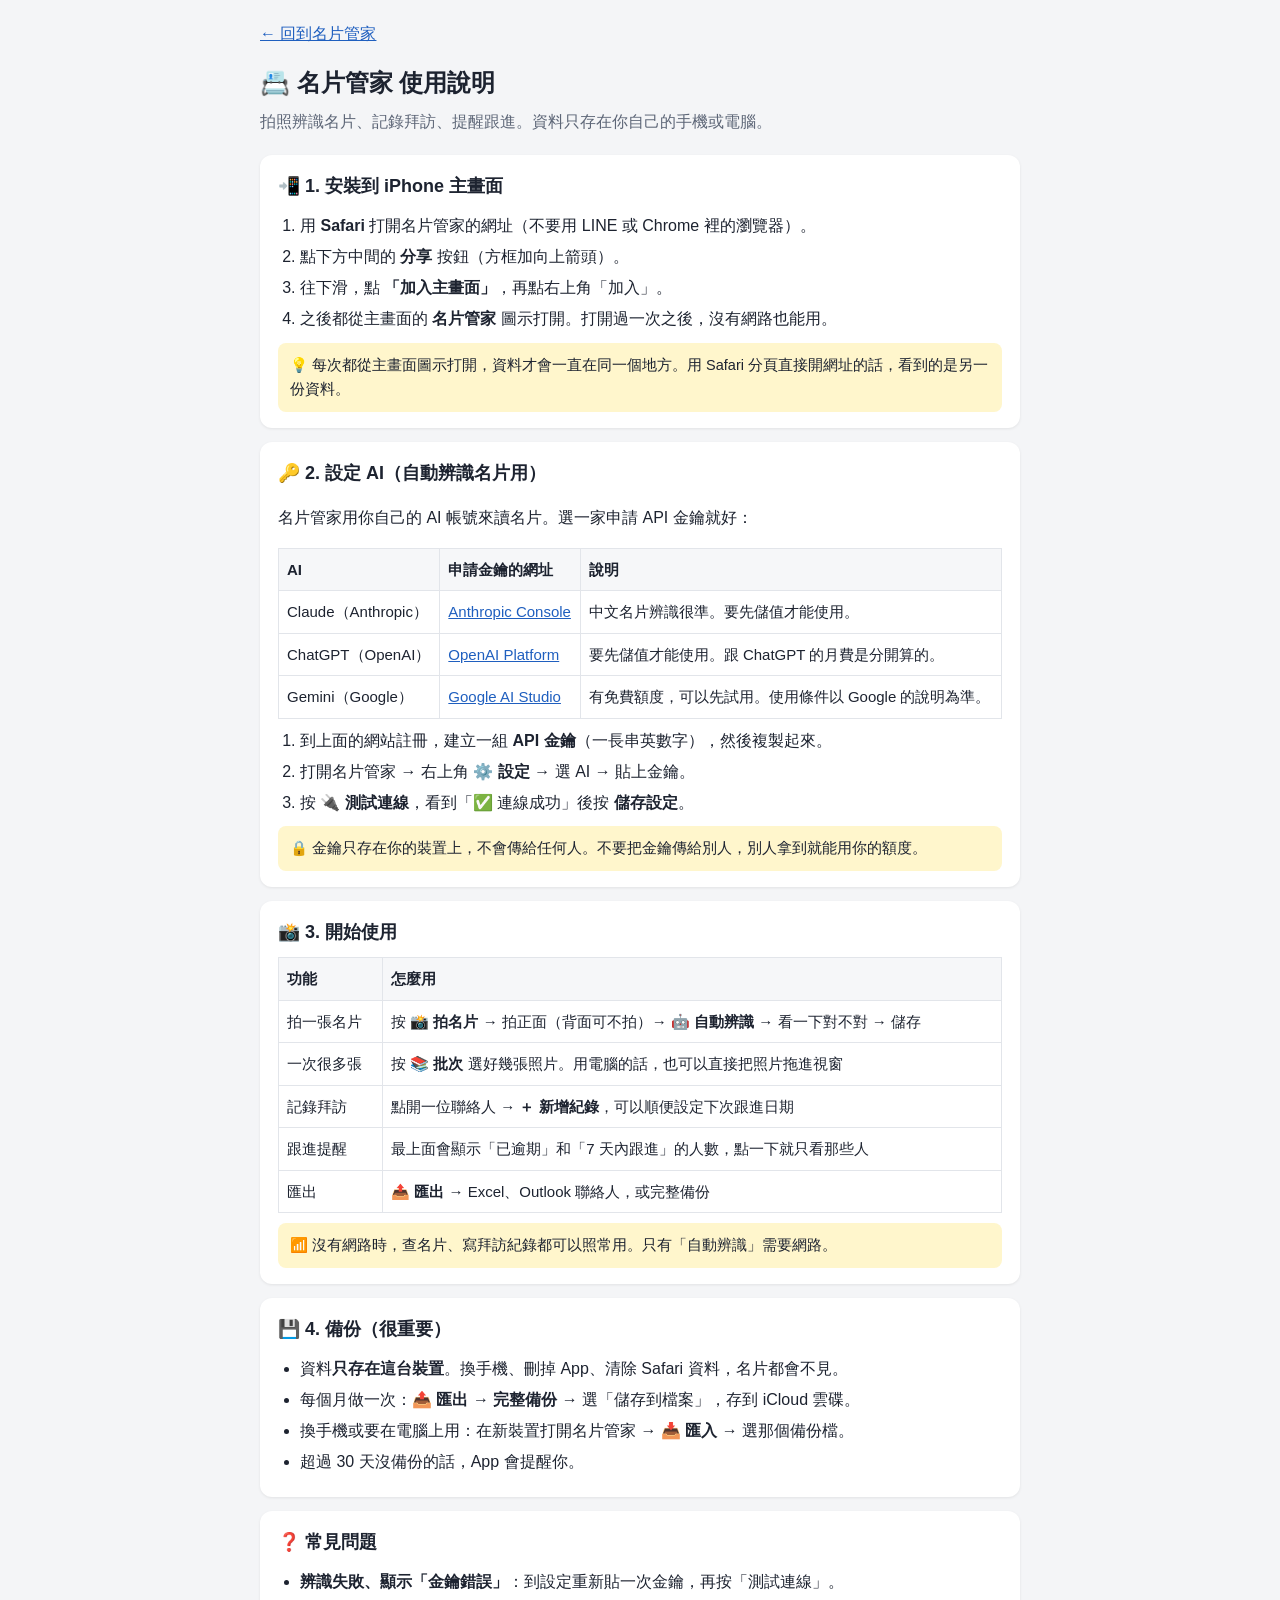
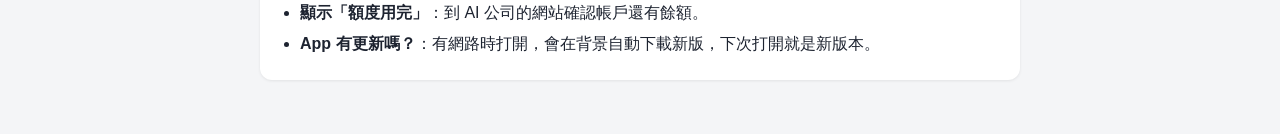
==== help.html @ 052c17cd "Add files via upload" ====
<!DOCTYPE html>
<html lang="zh-Hant">
<head>
<meta charset="UTF-8">
<meta name="viewport" content="width=device-width, initial-scale=1, viewport-fit=cover">
<title>名片管家 使用說明</title>
<link rel="icon" type="image/png" href="icon-192.png">
<style>
body{font-family:-apple-system,BlinkMacSystemFont,"PingFang TC","Microsoft JhengHei","Noto Sans TC",sans-serif;background:#f4f5f7;color:#1d2330;margin:0;line-height:1.7;font-size:16px}
main{max-width:760px;margin:0 auto;padding:20px 16px calc(40px + env(safe-area-inset-bottom))}
h1{font-size:24px;margin:8px 0 4px}
.sub{color:#5d6677;margin:0 0 20px}
section{background:#fff;border-radius:12px;padding:16px 18px;margin-bottom:14px;box-shadow:0 1px 3px rgba(0,0,0,.08)}
h2{font-size:18px;margin:0 0 10px}
ol,ul{padding-left:22px;margin:6px 0}
li{margin:4px 0}
table{border-collapse:collapse;width:100%;font-size:15px;margin:8px 0}
th,td{border:1px solid #e2e5ea;padding:8px;text-align:left;vertical-align:top}
th{background:#f6f7f9}
.tip{background:#fff6cc;border-radius:8px;padding:10px 12px;font-size:14.5px;margin-top:10px}
a{color:#1f5fbf}
.back{display:inline-block;margin-bottom:8px}
</style>
</head>
<body>
<main>
<a class="back" href="./">← 回到名片管家</a>
<h1>📇 名片管家 使用說明</h1>
<p class="sub">拍照辨識名片、記錄拜訪、提醒跟進。資料只存在你自己的手機或電腦。</p>

<section>
<h2>📲 1. 安裝到 iPhone 主畫面</h2>
<ol>
<li>用 <b>Safari</b> 打開名片管家的網址（不要用 LINE 或 Chrome 裡的瀏覽器）。</li>
<li>點下方中間的 <b>分享</b> 按鈕（方框加向上箭頭）。</li>
<li>往下滑，點 <b>「加入主畫面」</b>，再點右上角「加入」。</li>
<li>之後都從主畫面的 <b>名片管家</b> 圖示打開。打開過一次之後，沒有網路也能用。</li>
</ol>
<div class="tip">💡 每次都從主畫面圖示打開，資料才會一直在同一個地方。用 Safari 分頁直接開網址的話，看到的是另一份資料。</div>
</section>

<section>
<h2>🔑 2. 設定 AI（自動辨識名片用）</h2>
<p>名片管家用你自己的 AI 帳號來讀名片。選一家申請 API 金鑰就好：</p>
<table>
<tr><th>AI</th><th>申請金鑰的網址</th><th>說明</th></tr>
<tr><td>Claude（Anthropic）</td><td><a href="https://console.anthropic.com/settings/keys" target="_blank" rel="noopener">Anthropic Console</a></td><td>中文名片辨識很準。要先儲值才能使用。</td></tr>
<tr><td>ChatGPT（OpenAI）</td><td><a href="https://platform.openai.com/api-keys" target="_blank" rel="noopener">OpenAI Platform</a></td><td>要先儲值才能使用。跟 ChatGPT 的月費是分開算的。</td></tr>
<tr><td>Gemini（Google）</td><td><a href="https://aistudio.google.com/apikey" target="_blank" rel="noopener">Google AI Studio</a></td><td>有免費額度，可以先試用。使用條件以 Google 的說明為準。</td></tr>
</table>
<ol>
<li>到上面的網站註冊，建立一組 <b>API 金鑰</b>（一長串英數字），然後複製起來。</li>
<li>打開名片管家 → 右上角 <b>⚙️ 設定</b> → 選 AI → 貼上金鑰。</li>
<li>按 <b>🔌 測試連線</b>，看到「✅ 連線成功」後按 <b>儲存設定</b>。</li>
</ol>
<div class="tip">🔒 金鑰只存在你的裝置上，不會傳給任何人。不要把金鑰傳給別人，別人拿到就能用你的額度。</div>
</section>

<section>
<h2>📸 3. 開始使用</h2>
<table>
<tr><th>功能</th><th>怎麼用</th></tr>
<tr><td>拍一張名片</td><td>按 <b>📸 拍名片</b> → 拍正面（背面可不拍）→ <b>🤖 自動辨識</b> → 看一下對不對 → 儲存</td></tr>
<tr><td>一次很多張</td><td>按 <b>📚 批次</b> 選好幾張照片。用電腦的話，也可以直接把照片拖進視窗</td></tr>
<tr><td>記錄拜訪</td><td>點開一位聯絡人 → <b>＋ 新增紀錄</b>，可以順便設定下次跟進日期</td></tr>
<tr><td>跟進提醒</td><td>最上面會顯示「已逾期」和「7 天內跟進」的人數，點一下就只看那些人</td></tr>
<tr><td>匯出</td><td><b>📤 匯出</b> → Excel、Outlook 聯絡人，或完整備份</td></tr>
</table>
<div class="tip">📶 沒有網路時，查名片、寫拜訪紀錄都可以照常用。只有「自動辨識」需要網路。</div>
</section>

<section>
<h2>💾 4. 備份（很重要）</h2>
<ul>
<li>資料<b>只存在這台裝置</b>。換手機、刪掉 App、清除 Safari 資料，名片都會不見。</li>
<li>每個月做一次：<b>📤 匯出 → 完整備份</b> → 選「儲存到檔案」，存到 iCloud 雲碟。</li>
<li>換手機或要在電腦上用：在新裝置打開名片管家 → <b>📥 匯入</b> → 選那個備份檔。</li>
<li>超過 30 天沒備份的話，App 會提醒你。</li>
</ul>
</section>

<section>
<h2>❓ 常見問題</h2>
<ul>
<li><b>辨識失敗、顯示「金鑰錯誤」</b>：到設定重新貼一次金鑰，再按「測試連線」。</li>
<li><b>顯示「額度用完」</b>：到 AI 公司的網站確認帳戶還有餘額。</li>
<li><b>App 有更新嗎？</b>：有網路時打開，會在背景自動下載新版，下次打開就是新版本。</li>
</ul>
</section>
</main>
</body>
</html>
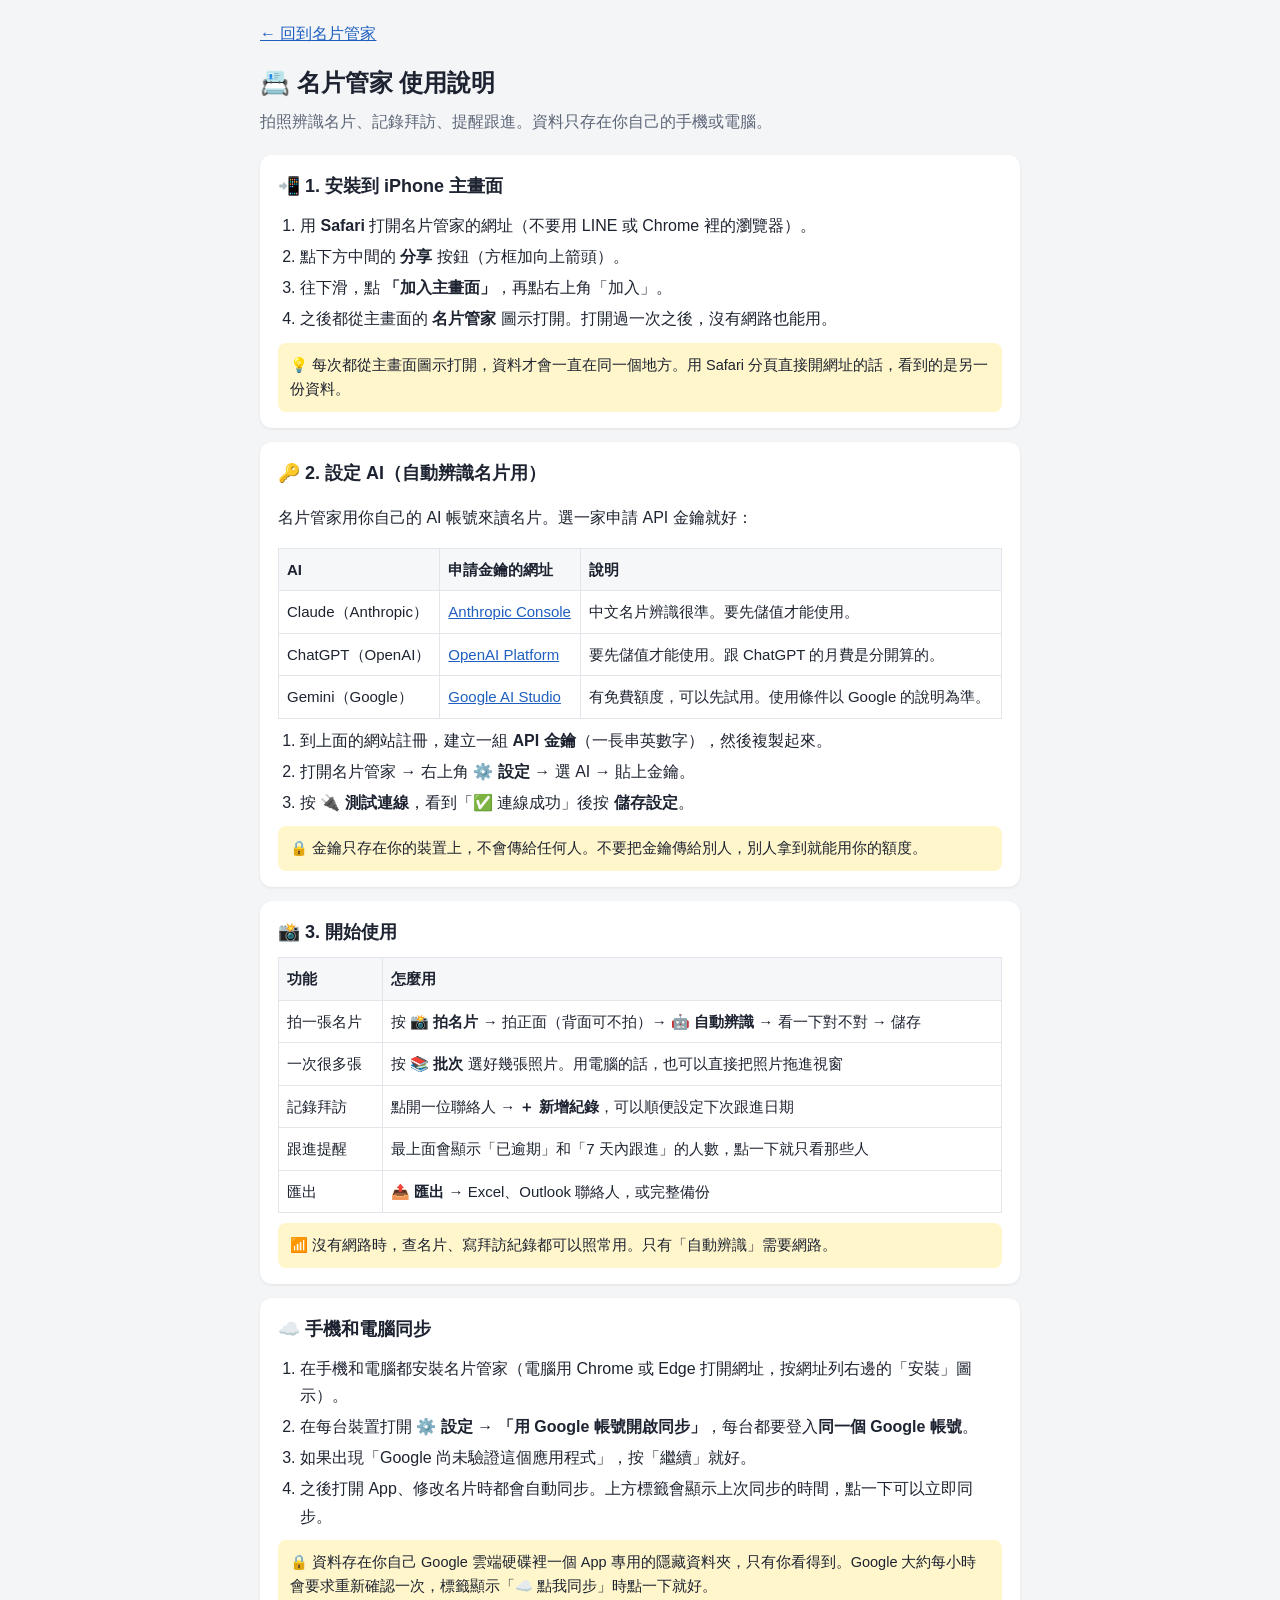
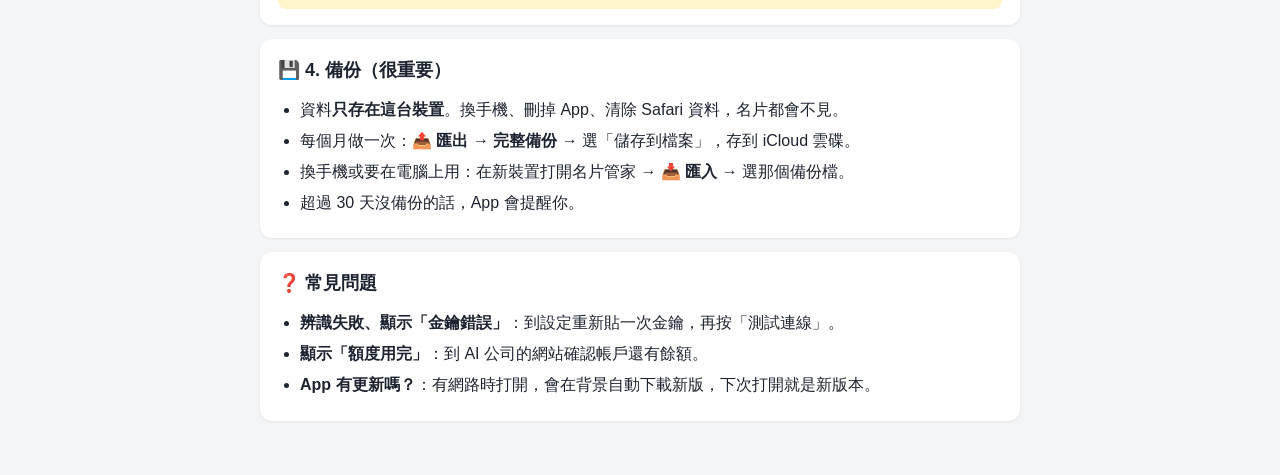
==== commit ec450b5b: "Add files via upload" ====
--- a/help.html
+++ b/help.html
@@ -70,6 +70,17 @@
 </section>
 
 <section>
+<h2>☁️ 手機和電腦同步</h2>
+<ol>
+<li>在手機和電腦都安裝名片管家（電腦用 Chrome 或 Edge 打開網址，按網址列右邊的「安裝」圖示）。</li>
+<li>在每台裝置打開 <b>⚙️ 設定</b> → <b>「用 Google 帳號開啟同步」</b>，每台都要登入<b>同一個 Google 帳號</b>。</li>
+<li>如果出現「Google 尚未驗證這個應用程式」，按「繼續」就好。</li>
+<li>之後打開 App、修改名片時都會自動同步。上方標籤會顯示上次同步的時間，點一下可以立即同步。</li>
+</ol>
+<div class="tip">🔒 資料存在你自己 Google 雲端硬碟裡一個 App 專用的隱藏資料夾，只有你看得到。Google 大約每小時會要求重新確認一次，標籤顯示「☁️ 點我同步」時點一下就好。</div>
+</section>
+
+<section>
 <h2>💾 4. 備份（很重要）</h2>
 <ul>
 <li>資料<b>只存在這台裝置</b>。換手機、刪掉 App、清除 Safari 資料，名片都會不見。</li>
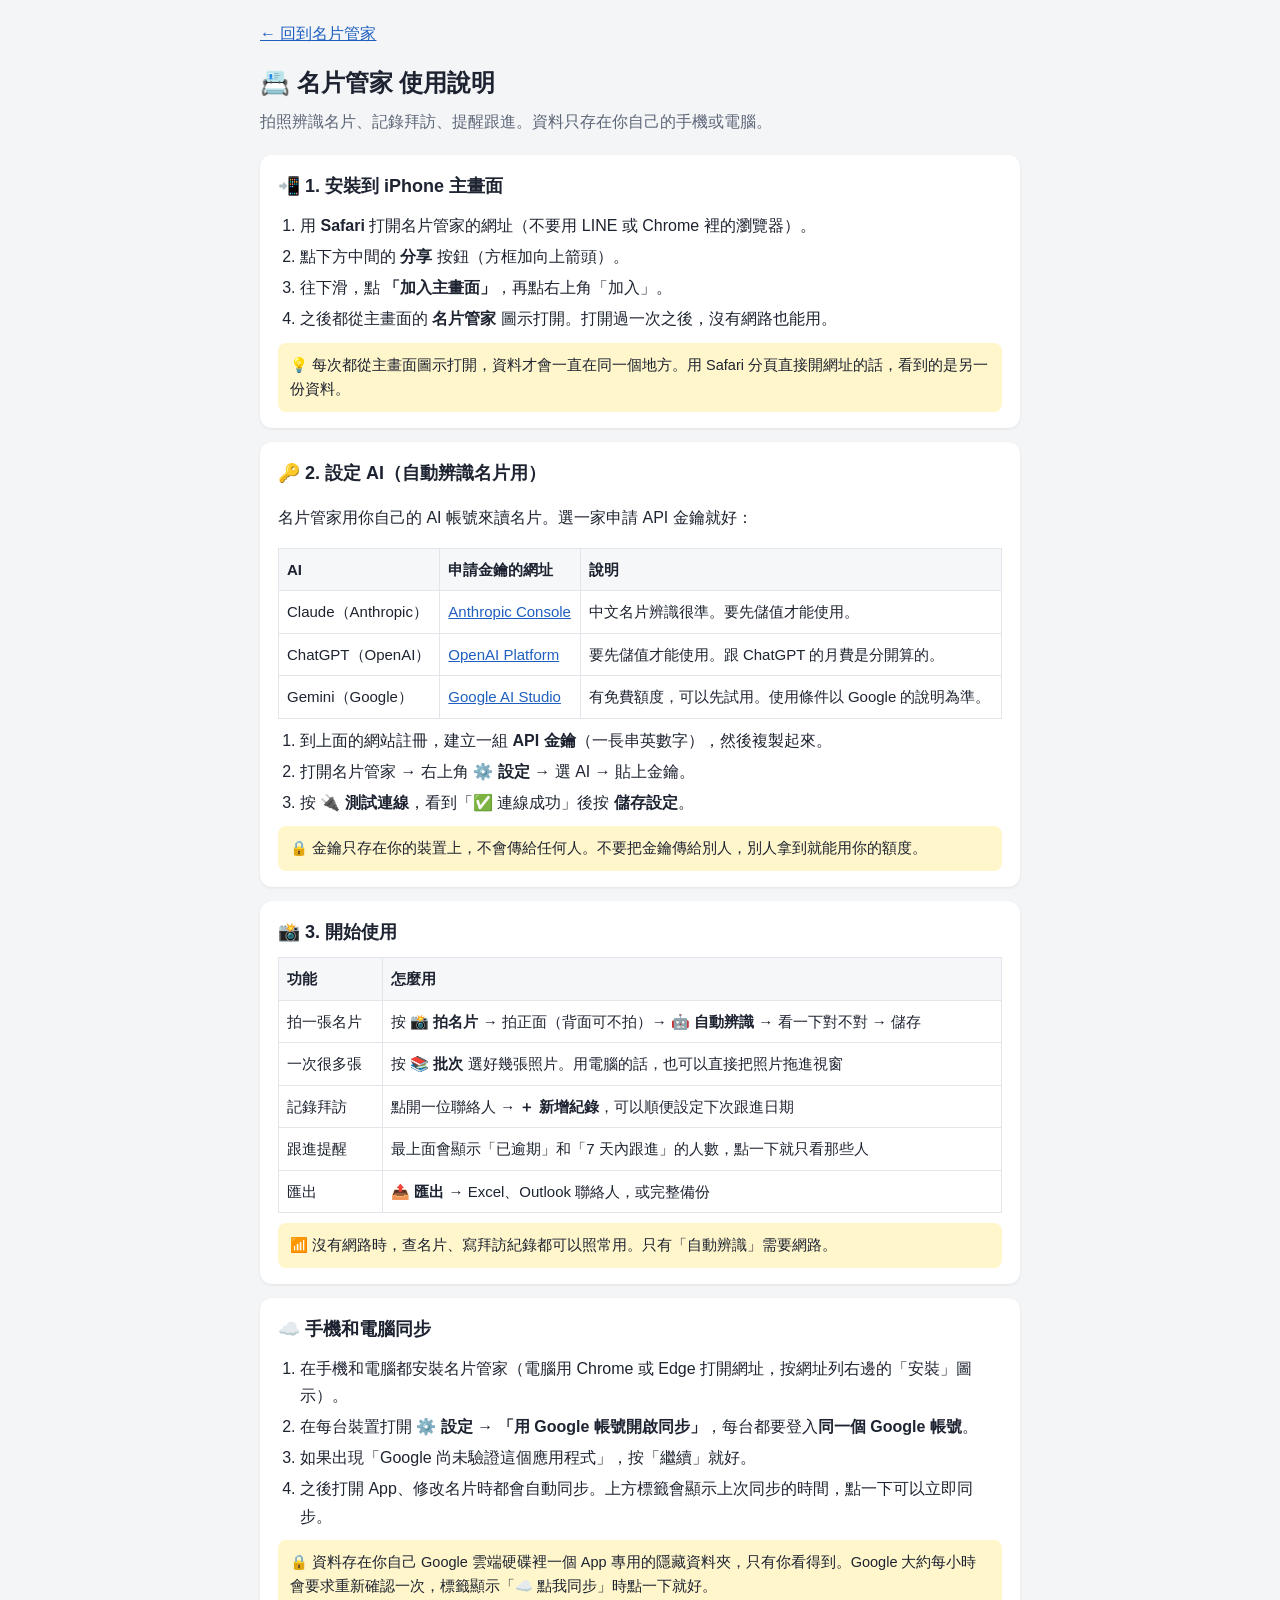
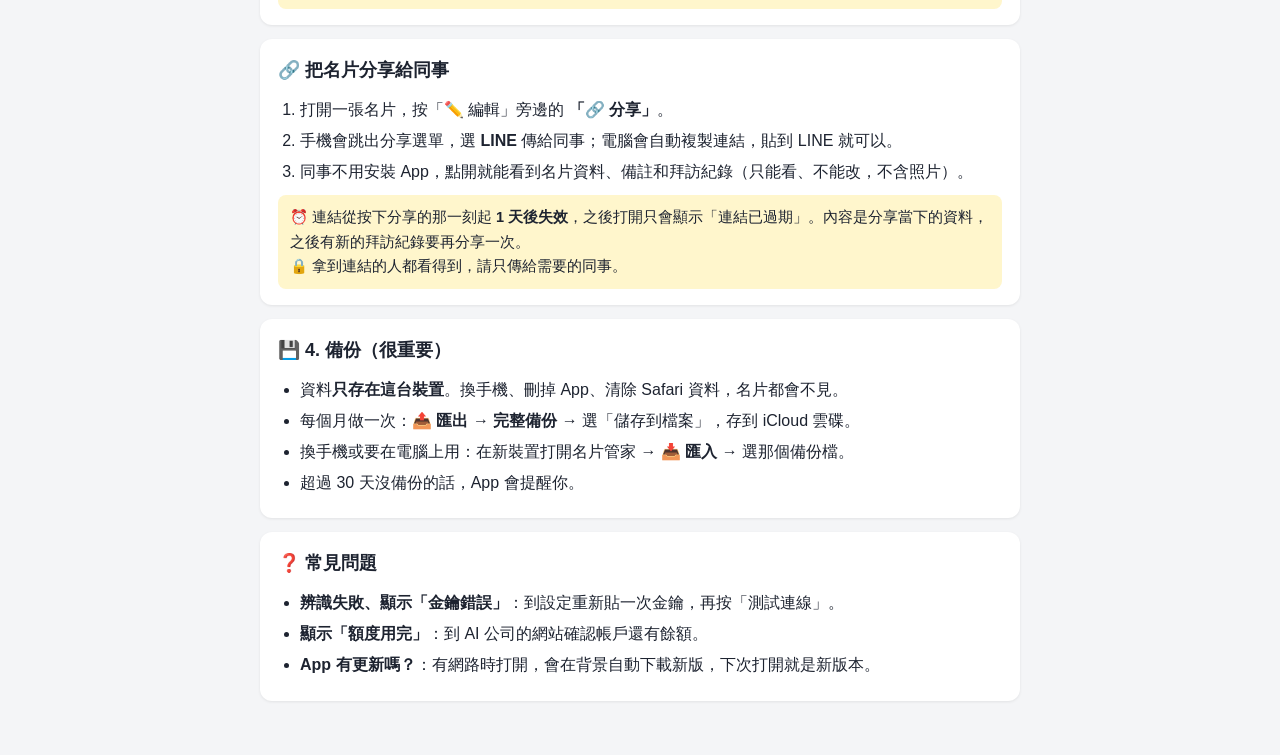
==== commit 3fd92d9b: "版本 2026.11.06-4：新增名片唯讀分享（view.html），修正離線快取 Co-Authored-By: Claude Opus 5.5 <noreply@anthropic.com> C" ====
--- a/help.html
+++ b/help.html
@@ -81,6 +81,16 @@
 </section>
 
 <section>
+<h2>🔗 把名片分享給同事</h2>
+<ol>
+<li>打開一張名片，按「✏️ 編輯」旁邊的 <b>「🔗 分享」</b>。</li>
+<li>手機會跳出分享選單，選 <b>LINE</b> 傳給同事；電腦會自動複製連結，貼到 LINE 就可以。</li>
+<li>同事不用安裝 App，點開就能看到名片資料、備註和拜訪紀錄（只能看、不能改，不含照片）。</li>
+</ol>
+<div class="tip">⏰ 連結從按下分享的那一刻起 <b>1 天後失效</b>，之後打開只會顯示「連結已過期」。內容是分享當下的資料，之後有新的拜訪紀錄要再分享一次。<br>🔒 拿到連結的人都看得到，請只傳給需要的同事。</div>
+</section>
+
+<section>
 <h2>💾 4. 備份（很重要）</h2>
 <ul>
 <li>資料<b>只存在這台裝置</b>。換手機、刪掉 App、清除 Safari 資料，名片都會不見。</li>
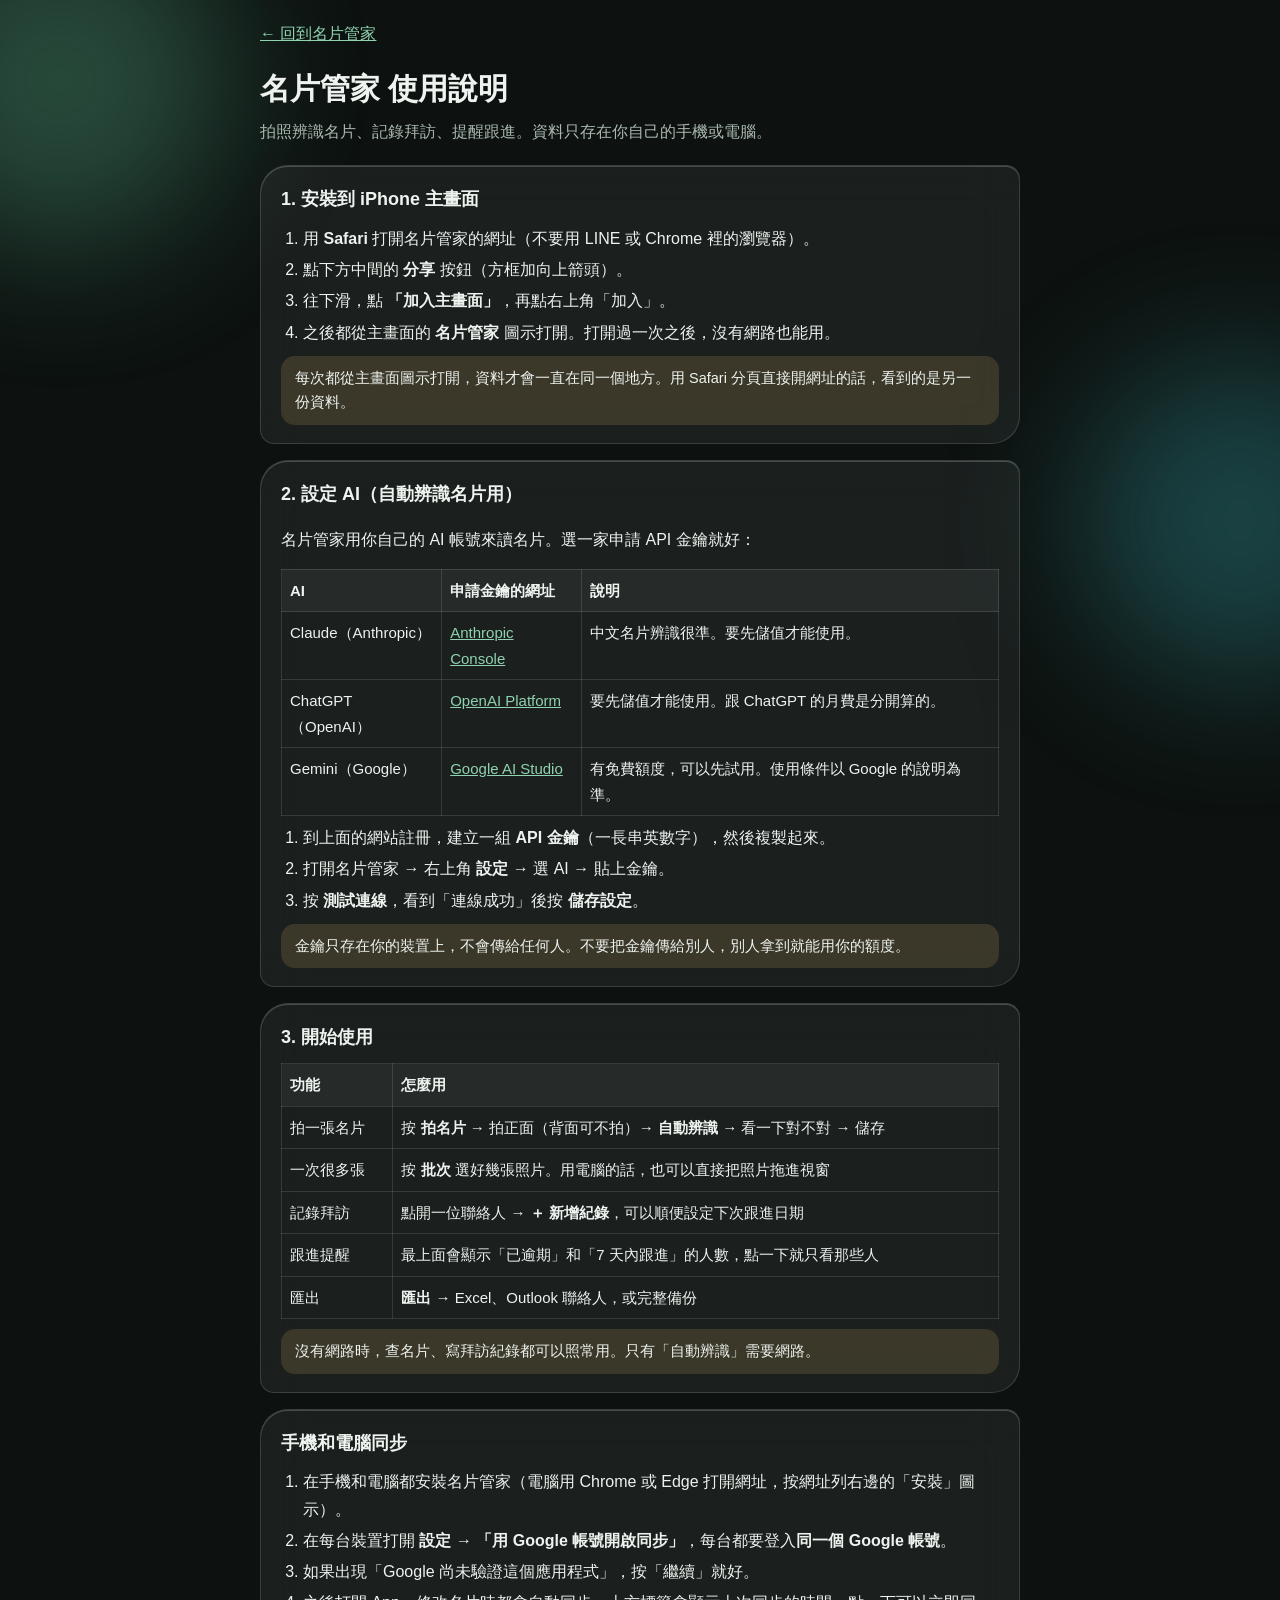
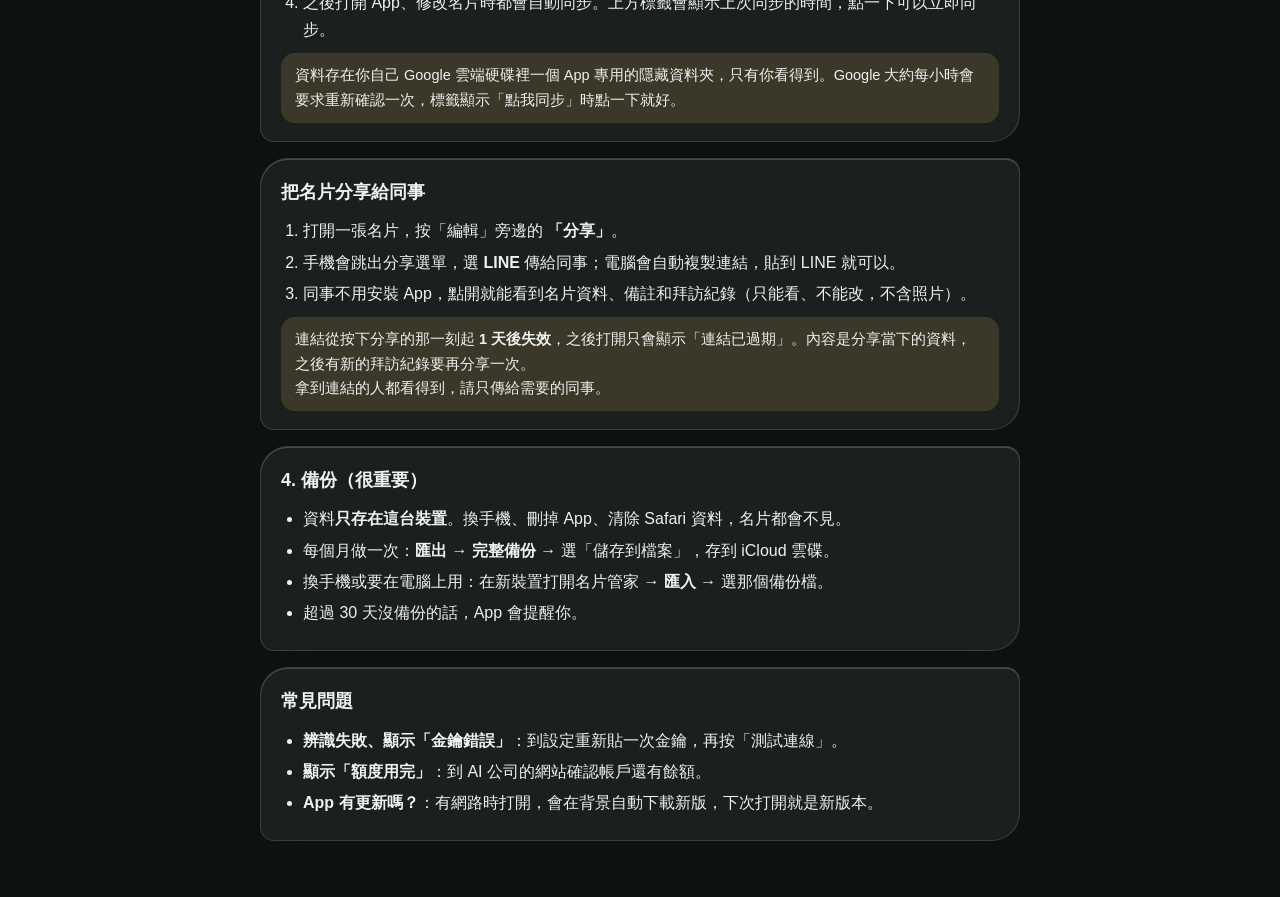
==== commit 82a8975d: "版本 2026.11.07-1：森霧 Forest Mist 新風格、亮暗切換、線條圖示 Co-Authored-By: Claude Opus 5.5 <noreply@anthropic.com>" ====
--- a/help.html
+++ b/help.html
@@ -5,42 +5,48 @@
 <meta name="viewport" content="width=device-width, initial-scale=1, viewport-fit=cover">
 <title>名片管家 使用說明</title>
 <link rel="icon" type="image/png" href="icon-192.png">
+<script>try{document.documentElement.dataset.theme=localStorage.getItem('mpgj.theme')==='light'?'light':'dark'}catch(_){document.documentElement.dataset.theme='dark'}</script>
 <style>
-body{font-family:-apple-system,BlinkMacSystemFont,"PingFang TC","Microsoft JhengHei","Noto Sans TC",sans-serif;background:#f4f5f7;color:#1d2330;margin:0;line-height:1.7;font-size:16px}
-main{max-width:760px;margin:0 auto;padding:20px 16px calc(40px + env(safe-area-inset-bottom))}
-h1{font-size:24px;margin:8px 0 4px}
-.sub{color:#5d6677;margin:0 0 20px}
-section{background:#fff;border-radius:12px;padding:16px 18px;margin-bottom:14px;box-shadow:0 1px 3px rgba(0,0,0,.08)}
+:root,:root[data-theme=dark]{color-scheme:dark;--bg:#0D1210;--ink:#EEF3EF;--sub:#A9B8AF;--pri:#8FD3B0;--glass:rgba(255,255,255,.06);--bd:rgba(255,255,255,.14);--hi:rgba(255,255,255,.2);--tip:rgba(242,196,109,.15);--line:rgba(255,255,255,.12);--th:rgba(255,255,255,.05);--b1:#4E9C7A;--b2:#2F8C93;--bo:.4}
+:root[data-theme=light]{color-scheme:light;--bg:#EDF1EC;--ink:#15201A;--sub:#55655C;--pri:#2C7656;--glass:rgba(255,255,255,.6);--bd:rgba(255,255,255,.9);--hi:rgba(255,255,255,.95);--tip:rgba(196,140,30,.15);--line:rgba(21,32,26,.12);--th:rgba(21,32,26,.04);--b1:#9ED2B6;--b2:#8CCFD3;--bo:.6}
+body{font-family:-apple-system,BlinkMacSystemFont,"SF Pro Text","PingFang TC","Noto Sans TC","Microsoft JhengHei",sans-serif;background:var(--bg);color:var(--ink);margin:0;line-height:1.7;font-size:16px}
+body::before,body::after{content:"";position:fixed;border-radius:50%;filter:blur(70px);opacity:var(--bo);pointer-events:none;z-index:0}
+body::before{width:340px;height:340px;left:-110px;top:-90px;background:var(--b1)}
+body::after{width:320px;height:320px;right:-120px;top:40%;background:var(--b2)}
+main{position:relative;z-index:1;max-width:760px;margin:0 auto;padding:20px 20px calc(40px + env(safe-area-inset-bottom))}
+h1{font-size:30px;margin:8px 0 4px}
+.sub{color:var(--sub);margin:0 0 20px}
+section{background:var(--glass);border:1px solid var(--bd);box-shadow:inset 0 1px 0 var(--hi);backdrop-filter:blur(22px);-webkit-backdrop-filter:blur(22px);border-radius:28px 14px 28px 14px;padding:18px 20px;margin-bottom:16px}
 h2{font-size:18px;margin:0 0 10px}
 ol,ul{padding-left:22px;margin:6px 0}
 li{margin:4px 0}
 table{border-collapse:collapse;width:100%;font-size:15px;margin:8px 0}
-th,td{border:1px solid #e2e5ea;padding:8px;text-align:left;vertical-align:top}
-th{background:#f6f7f9}
-.tip{background:#fff6cc;border-radius:8px;padding:10px 12px;font-size:14.5px;margin-top:10px}
-a{color:#1f5fbf}
+th,td{border:1px solid var(--line);padding:8px;text-align:left;vertical-align:top}
+th{background:var(--th)}
+.tip{background:var(--tip);border-radius:14px;padding:10px 14px;font-size:14.5px;margin-top:10px}
+a{color:var(--pri)}
 .back{display:inline-block;margin-bottom:8px}
 </style>
 </head>
 <body>
 <main>
 <a class="back" href="./">← 回到名片管家</a>
-<h1>📇 名片管家 使用說明</h1>
+<h1>名片管家 使用說明</h1>
 <p class="sub">拍照辨識名片、記錄拜訪、提醒跟進。資料只存在你自己的手機或電腦。</p>
 
 <section>
-<h2>📲 1. 安裝到 iPhone 主畫面</h2>
+<h2>1. 安裝到 iPhone 主畫面</h2>
 <ol>
 <li>用 <b>Safari</b> 打開名片管家的網址（不要用 LINE 或 Chrome 裡的瀏覽器）。</li>
 <li>點下方中間的 <b>分享</b> 按鈕（方框加向上箭頭）。</li>
 <li>往下滑，點 <b>「加入主畫面」</b>，再點右上角「加入」。</li>
 <li>之後都從主畫面的 <b>名片管家</b> 圖示打開。打開過一次之後，沒有網路也能用。</li>
 </ol>
-<div class="tip">💡 每次都從主畫面圖示打開，資料才會一直在同一個地方。用 Safari 分頁直接開網址的話，看到的是另一份資料。</div>
+<div class="tip">每次都從主畫面圖示打開，資料才會一直在同一個地方。用 Safari 分頁直接開網址的話，看到的是另一份資料。</div>
 </section>
 
 <section>
-<h2>🔑 2. 設定 AI（自動辨識名片用）</h2>
+<h2>2. 設定 AI（自動辨識名片用）</h2>
 <p>名片管家用你自己的 AI 帳號來讀名片。選一家申請 API 金鑰就好：</p>
 <table>
 <tr><th>AI</th><th>申請金鑰的網址</th><th>說明</th></tr>
@@ -50,58 +56,58 @@
 </table>
 <ol>
 <li>到上面的網站註冊，建立一組 <b>API 金鑰</b>（一長串英數字），然後複製起來。</li>
-<li>打開名片管家 → 右上角 <b>⚙️ 設定</b> → 選 AI → 貼上金鑰。</li>
-<li>按 <b>🔌 測試連線</b>，看到「✅ 連線成功」後按 <b>儲存設定</b>。</li>
+<li>打開名片管家 → 右上角 <b>設定</b> → 選 AI → 貼上金鑰。</li>
+<li>按 <b>測試連線</b>，看到「連線成功」後按 <b>儲存設定</b>。</li>
 </ol>
-<div class="tip">🔒 金鑰只存在你的裝置上，不會傳給任何人。不要把金鑰傳給別人，別人拿到就能用你的額度。</div>
+<div class="tip">金鑰只存在你的裝置上，不會傳給任何人。不要把金鑰傳給別人，別人拿到就能用你的額度。</div>
 </section>
 
 <section>
-<h2>📸 3. 開始使用</h2>
+<h2>3. 開始使用</h2>
 <table>
 <tr><th>功能</th><th>怎麼用</th></tr>
-<tr><td>拍一張名片</td><td>按 <b>📸 拍名片</b> → 拍正面（背面可不拍）→ <b>🤖 自動辨識</b> → 看一下對不對 → 儲存</td></tr>
-<tr><td>一次很多張</td><td>按 <b>📚 批次</b> 選好幾張照片。用電腦的話，也可以直接把照片拖進視窗</td></tr>
+<tr><td>拍一張名片</td><td>按 <b>拍名片</b> → 拍正面（背面可不拍）→ <b>自動辨識</b> → 看一下對不對 → 儲存</td></tr>
+<tr><td>一次很多張</td><td>按 <b>批次</b> 選好幾張照片。用電腦的話，也可以直接把照片拖進視窗</td></tr>
 <tr><td>記錄拜訪</td><td>點開一位聯絡人 → <b>＋ 新增紀錄</b>，可以順便設定下次跟進日期</td></tr>
 <tr><td>跟進提醒</td><td>最上面會顯示「已逾期」和「7 天內跟進」的人數，點一下就只看那些人</td></tr>
-<tr><td>匯出</td><td><b>📤 匯出</b> → Excel、Outlook 聯絡人，或完整備份</td></tr>
+<tr><td>匯出</td><td><b>匯出</b> → Excel、Outlook 聯絡人，或完整備份</td></tr>
 </table>
-<div class="tip">📶 沒有網路時，查名片、寫拜訪紀錄都可以照常用。只有「自動辨識」需要網路。</div>
+<div class="tip">沒有網路時，查名片、寫拜訪紀錄都可以照常用。只有「自動辨識」需要網路。</div>
 </section>
 
 <section>
-<h2>☁️ 手機和電腦同步</h2>
+<h2>手機和電腦同步</h2>
 <ol>
 <li>在手機和電腦都安裝名片管家（電腦用 Chrome 或 Edge 打開網址，按網址列右邊的「安裝」圖示）。</li>
-<li>在每台裝置打開 <b>⚙️ 設定</b> → <b>「用 Google 帳號開啟同步」</b>，每台都要登入<b>同一個 Google 帳號</b>。</li>
+<li>在每台裝置打開 <b>設定</b> → <b>「用 Google 帳號開啟同步」</b>，每台都要登入<b>同一個 Google 帳號</b>。</li>
 <li>如果出現「Google 尚未驗證這個應用程式」，按「繼續」就好。</li>
 <li>之後打開 App、修改名片時都會自動同步。上方標籤會顯示上次同步的時間，點一下可以立即同步。</li>
 </ol>
-<div class="tip">🔒 資料存在你自己 Google 雲端硬碟裡一個 App 專用的隱藏資料夾，只有你看得到。Google 大約每小時會要求重新確認一次，標籤顯示「☁️ 點我同步」時點一下就好。</div>
+<div class="tip">資料存在你自己 Google 雲端硬碟裡一個 App 專用的隱藏資料夾，只有你看得到。Google 大約每小時會要求重新確認一次，標籤顯示「點我同步」時點一下就好。</div>
 </section>
 
 <section>
-<h2>🔗 把名片分享給同事</h2>
+<h2>把名片分享給同事</h2>
 <ol>
-<li>打開一張名片，按「✏️ 編輯」旁邊的 <b>「🔗 分享」</b>。</li>
+<li>打開一張名片，按「編輯」旁邊的 <b>「分享」</b>。</li>
 <li>手機會跳出分享選單，選 <b>LINE</b> 傳給同事；電腦會自動複製連結，貼到 LINE 就可以。</li>
 <li>同事不用安裝 App，點開就能看到名片資料、備註和拜訪紀錄（只能看、不能改，不含照片）。</li>
 </ol>
-<div class="tip">⏰ 連結從按下分享的那一刻起 <b>1 天後失效</b>，之後打開只會顯示「連結已過期」。內容是分享當下的資料，之後有新的拜訪紀錄要再分享一次。<br>🔒 拿到連結的人都看得到，請只傳給需要的同事。</div>
+<div class="tip">連結從按下分享的那一刻起 <b>1 天後失效</b>，之後打開只會顯示「連結已過期」。內容是分享當下的資料，之後有新的拜訪紀錄要再分享一次。<br>拿到連結的人都看得到，請只傳給需要的同事。</div>
 </section>
 
 <section>
-<h2>💾 4. 備份（很重要）</h2>
+<h2>4. 備份（很重要）</h2>
 <ul>
 <li>資料<b>只存在這台裝置</b>。換手機、刪掉 App、清除 Safari 資料，名片都會不見。</li>
-<li>每個月做一次：<b>📤 匯出 → 完整備份</b> → 選「儲存到檔案」，存到 iCloud 雲碟。</li>
-<li>換手機或要在電腦上用：在新裝置打開名片管家 → <b>📥 匯入</b> → 選那個備份檔。</li>
+<li>每個月做一次：<b>匯出 → 完整備份</b> → 選「儲存到檔案」，存到 iCloud 雲碟。</li>
+<li>換手機或要在電腦上用：在新裝置打開名片管家 → <b>匯入</b> → 選那個備份檔。</li>
 <li>超過 30 天沒備份的話，App 會提醒你。</li>
 </ul>
 </section>
 
 <section>
-<h2>❓ 常見問題</h2>
+<h2>常見問題</h2>
 <ul>
 <li><b>辨識失敗、顯示「金鑰錯誤」</b>：到設定重新貼一次金鑰，再按「測試連線」。</li>
 <li><b>顯示「額度用完」</b>：到 AI 公司的網站確認帳戶還有餘額。</li>
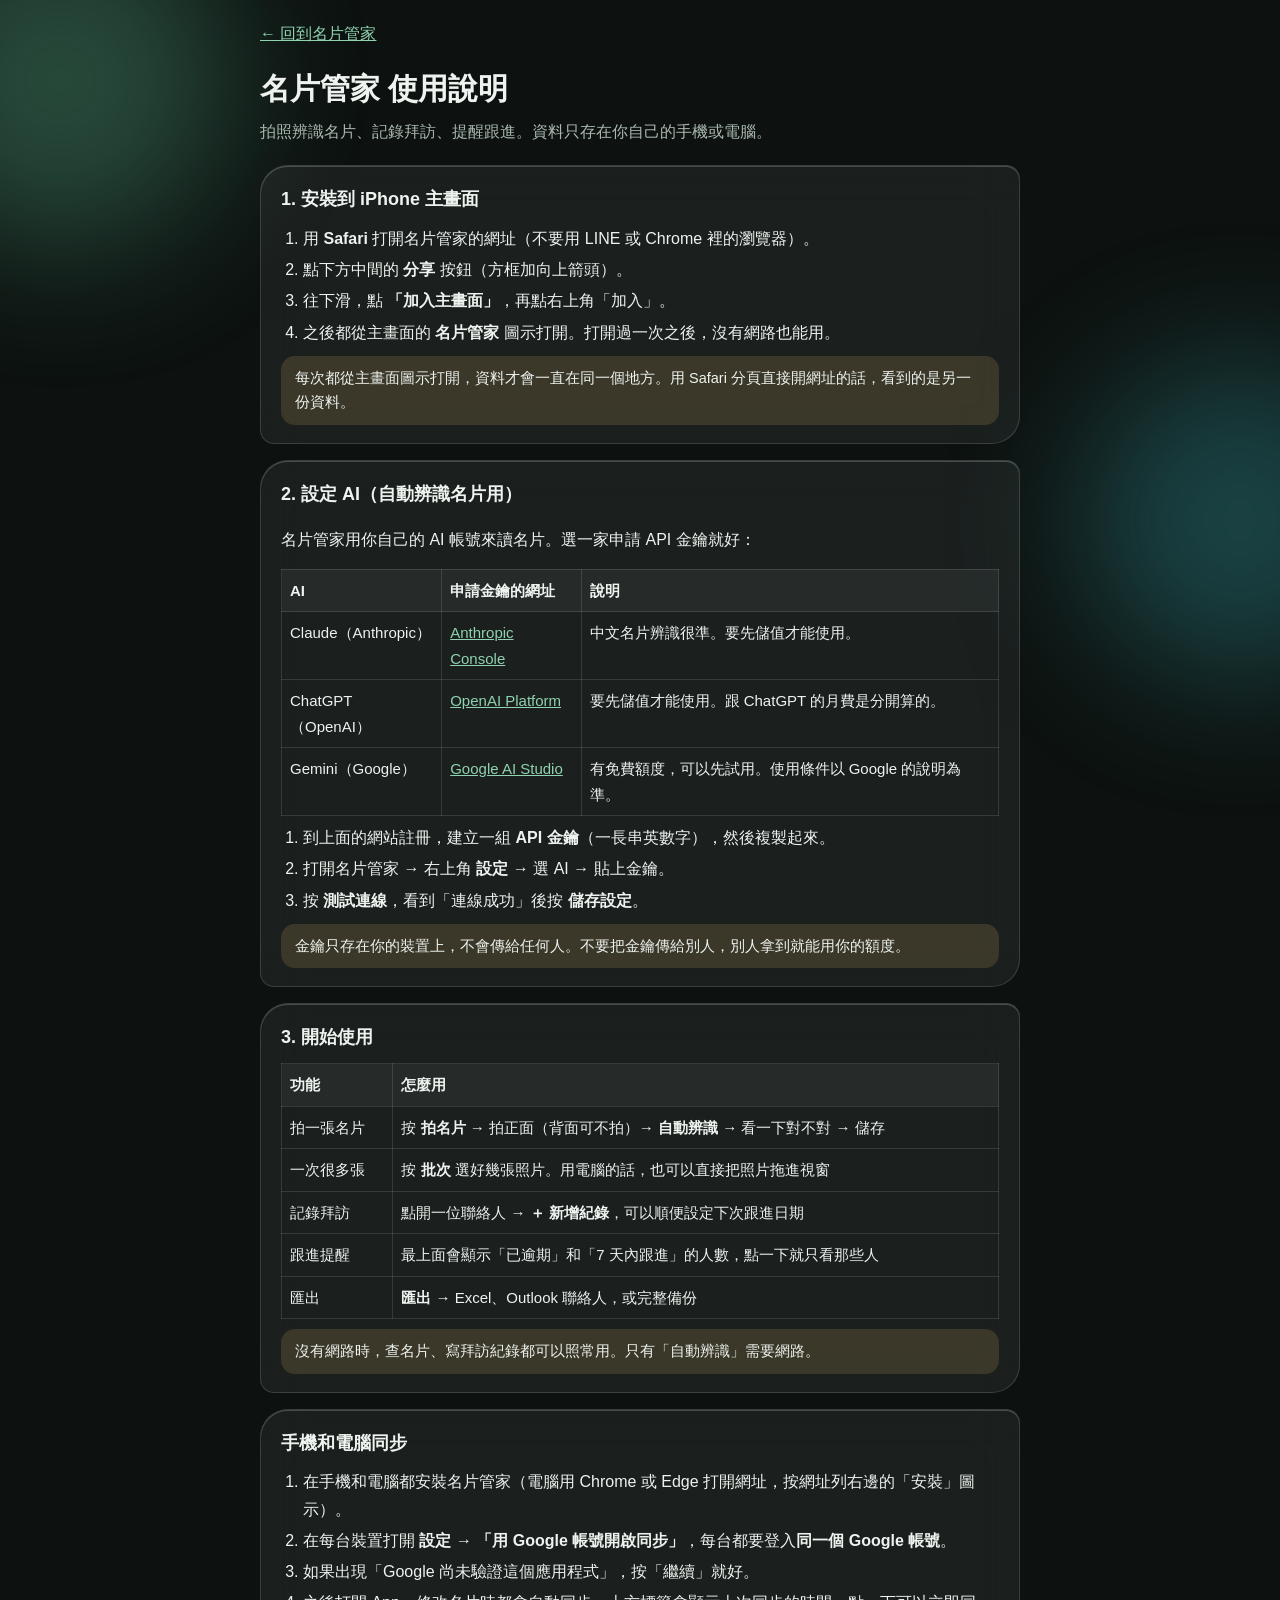
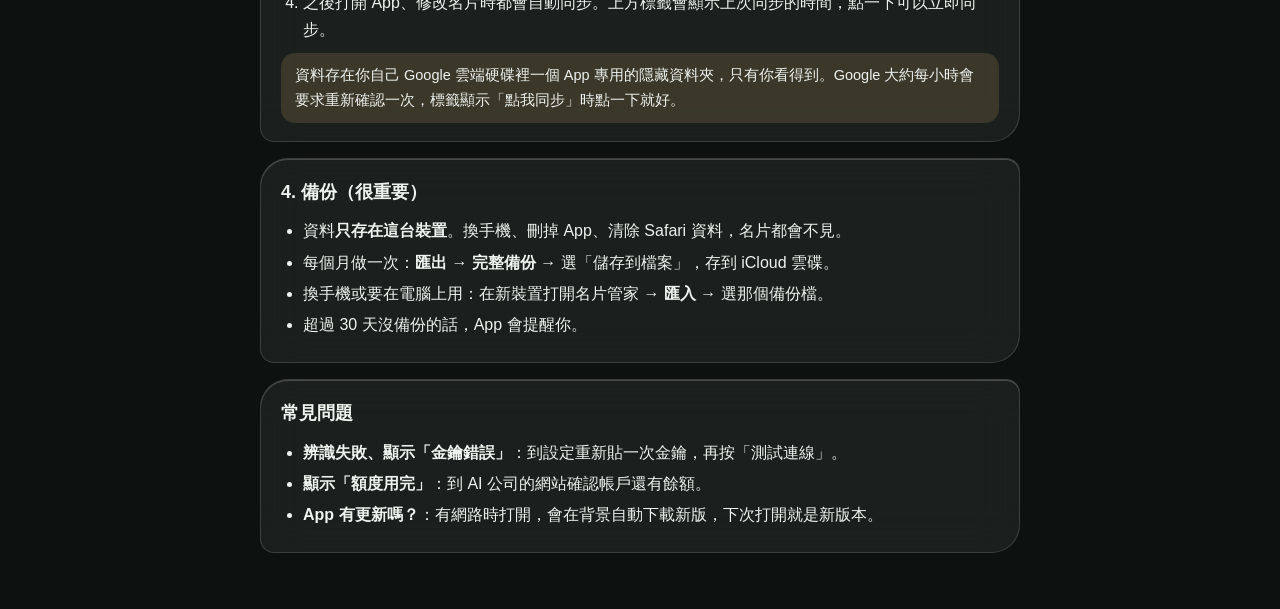
==== commit 8a8e3a84: "移除分享功能（分享連結內容藏在網址裡，傳出去收不回來）(2026.11.10-2) Co-Authored-By: Claude Opus 5.5 <noreply@anthropic.com> Cl" ====
--- a/help.html
+++ b/help.html
@@ -87,16 +87,6 @@
 </section>
 
 <section>
-<h2>把名片分享給同事</h2>
-<ol>
-<li>打開一張名片，按「編輯」旁邊的 <b>「分享」</b>。</li>
-<li>手機會跳出分享選單，選 <b>LINE</b> 傳給同事；電腦會自動複製連結，貼到 LINE 就可以。</li>
-<li>同事不用安裝 App，點開就能看到名片資料、備註和拜訪紀錄（只能看、不能改，不含照片）。</li>
-</ol>
-<div class="tip">連結從按下分享的那一刻起 <b>1 天後失效</b>，之後打開只會顯示「連結已過期」。內容是分享當下的資料，之後有新的拜訪紀錄要再分享一次。<br>拿到連結的人都看得到，請只傳給需要的同事。</div>
-</section>
-
-<section>
 <h2>4. 備份（很重要）</h2>
 <ul>
 <li>資料<b>只存在這台裝置</b>。換手機、刪掉 App、清除 Safari 資料，名片都會不見。</li>
